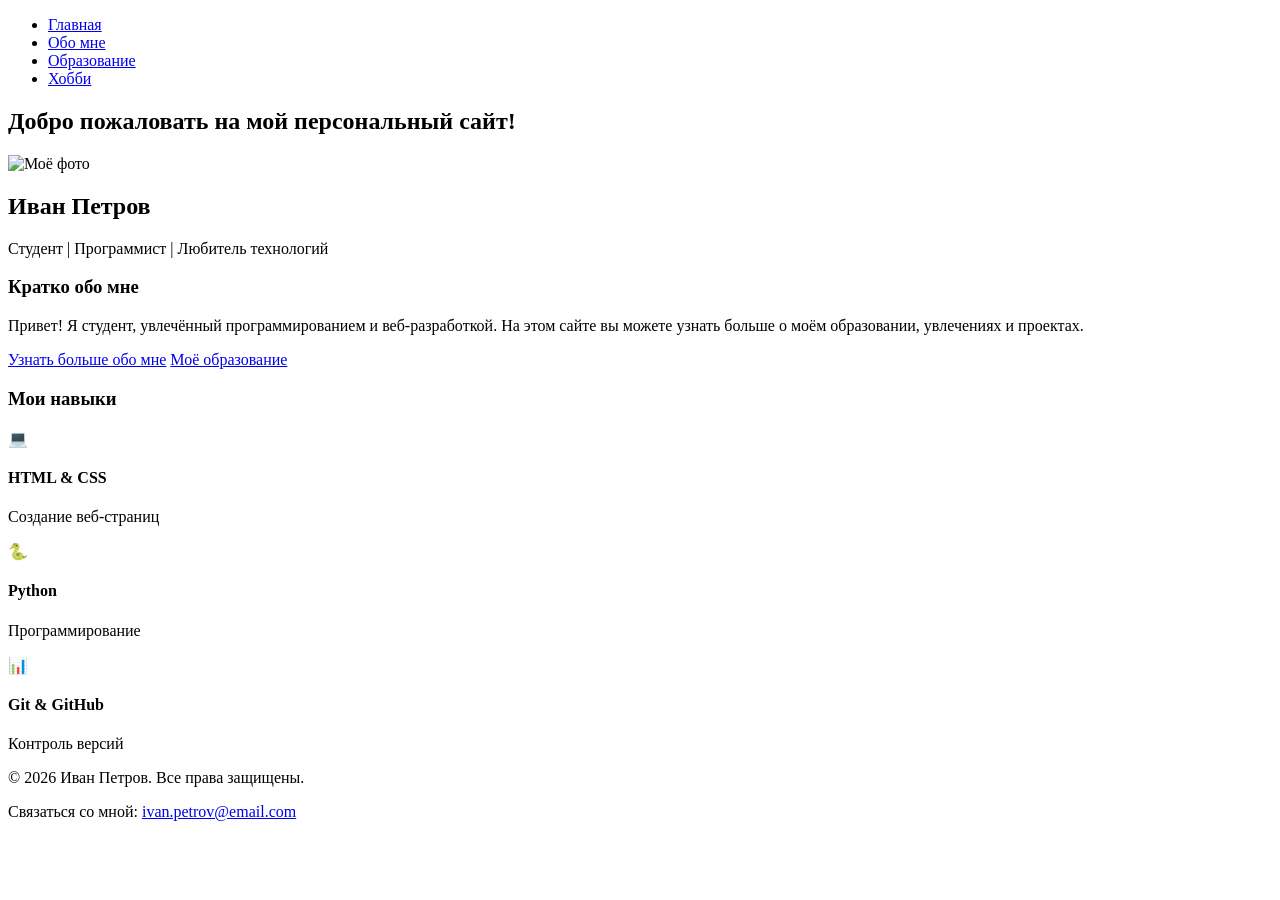
==== index.html @ 2bdf988c "Create index.html" ====
<!DOCTYPE html>
<html lang="ru">
<head>
    <meta charset="UTF-8">
    <meta name="viewport" content="width=device-width, initial-scale=1.0">
    <title>Иван Петров - Главная</title>
    <link rel="stylesheet" href="style.css">
</head>
<body>
    <header>
        <nav>
            <ul class="menu">
                <li><a href="index.html" class="active">Главная</a></li>
                <li><a href="about.html">Обо мне</a></li>
                <li><a href="education.html">Образование</a></li>
                <li><a href="hobbies.html">Хобби</a></li>
            </ul>
        </nav>
    </header>

    <main>
        <section class="welcome">
            <h1>Добро пожаловать на мой персональный сайт!</h1>
            <div class="profile-card">
                <img src="images/photo.jpg" alt="Моё фото" class="profile-photo">
                <h2>Иван Петров</h2>
                <p class="subtitle">Студент | Программист | Любитель технологий</p>
            </div>
            
            <div class="intro">
                <h3>Кратко обо мне</h3>
                <p>Привет! Я студент, увлечённый программированием и веб-разработкой. 
                На этом сайте вы можете узнать больше о моём образовании, увлечениях и проектах.</p>
                
                <div class="quick-links">
                    <a href="about.html" class="btn">Узнать больше обо мне</a>
                    <a href="education.html" class="btn btn-secondary">Моё образование</a>
                </div>
            </div>
        </section>

        <section class="skills-preview">
            <h3>Мои навыки</h3>
            <div class="skills-grid">
                <div class="skill-item">
                    <span class="skill-icon">💻</span>
                    <h4>HTML & CSS</h4>
                    <p>Создание веб-страниц</p>
                </div>
                <div class="skill-item">
                    <span class="skill-icon">🐍</span>
                    <h4>Python</h4>
                    <p>Программирование</p>
                </div>
                <div class="skill-item">
                    <span class="skill-icon">📊</span>
                    <h4>Git & GitHub</h4>
                    <p>Контроль версий</p>
                </div>
            </div>
        </section>
    </main>

    <footer>
        <p>&copy; 2026 Иван Петров. Все права защищены.</p>
        <p>Связаться со мной: <a href="mailto:ivan.petrov@email.com">ivan.petrov@email.com</a></p>
    </footer>
</body>
</html>
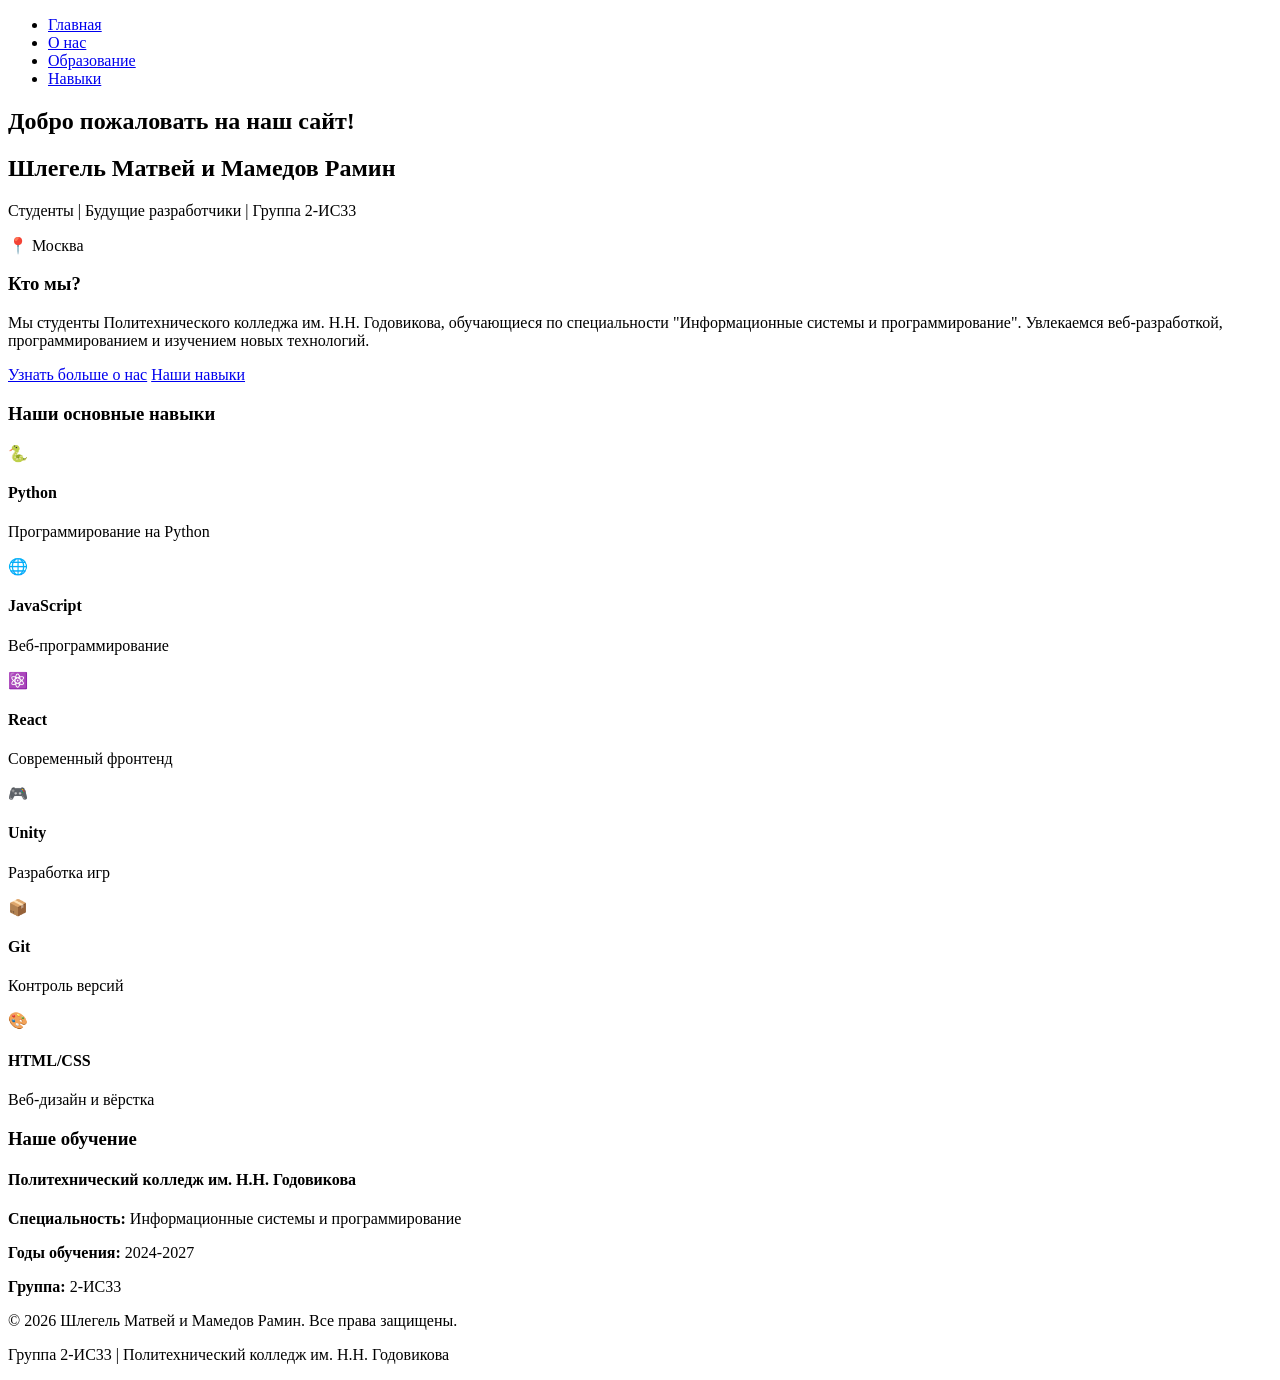
==== commit e2c397c2: "Update index.html" ====
--- a/index.html
+++ b/index.html
@@ -3,7 +3,7 @@
 <head>
     <meta charset="UTF-8">
     <meta name="viewport" content="width=device-width, initial-scale=1.0">
-    <title>Иван Петров - Главная</title>
+    <title>Шлегель и Мамедов - Главная</title>
     <link rel="stylesheet" href="style.css">
 </head>
 <body>
@@ -11,59 +11,87 @@
         <nav>
             <ul class="menu">
                 <li><a href="index.html" class="active">Главная</a></li>
-                <li><a href="about.html">Обо мне</a></li>
+                <li><a href="about.html">О нас</a></li>
                 <li><a href="education.html">Образование</a></li>
-                <li><a href="hobbies.html">Хобби</a></li>
+                <li><a href="skills.html">Навыки</a></li>
             </ul>
         </nav>
     </header>
 
     <main>
         <section class="welcome">
-            <h1>Добро пожаловать на мой персональный сайт!</h1>
+            <h1>Добро пожаловать на наш сайт!</h1>
             <div class="profile-card">
-                <img src="images/photo.jpg" alt="Моё фото" class="profile-photo">
-                <h2>Иван Петров</h2>
-                <p class="subtitle">Студент | Программист | Любитель технологий</p>
+                <div class="team-intro">
+                    <h2>Шлегель Матвей и Мамедов Рамин</h2>
+                    <p class="subtitle">Студенты | Будущие разработчики | Группа 2-ИС33</p>
+                    <p class="location">📍 Москва</p>
+                </div>
             </div>
             
             <div class="intro">
-                <h3>Кратко обо мне</h3>
-                <p>Привет! Я студент, увлечённый программированием и веб-разработкой. 
-                На этом сайте вы можете узнать больше о моём образовании, увлечениях и проектах.</p>
+                <h3>Кто мы?</h3>
+                <p>Мы студенты Политехнического колледжа им. Н.Н. Годовикова, обучающиеся по специальности 
+                "Информационные системы и программирование". Увлекаемся веб-разработкой, программированием 
+                и изучением новых технологий.</p>
                 
                 <div class="quick-links">
-                    <a href="about.html" class="btn">Узнать больше обо мне</a>
-                    <a href="education.html" class="btn btn-secondary">Моё образование</a>
+                    <a href="about.html" class="btn">Узнать больше о нас</a>
+                    <a href="skills.html" class="btn btn-secondary">Наши навыки</a>
                 </div>
             </div>
         </section>
 
         <section class="skills-preview">
-            <h3>Мои навыки</h3>
+            <h3>Наши основные навыки</h3>
             <div class="skills-grid">
-                <div class="skill-item">
-                    <span class="skill-icon">💻</span>
-                    <h4>HTML & CSS</h4>
-                    <p>Создание веб-страниц</p>
-                </div>
                 <div class="skill-item">
                     <span class="skill-icon">🐍</span>
                     <h4>Python</h4>
-                    <p>Программирование</p>
+                    <p>Программирование на Python</p>
                 </div>
                 <div class="skill-item">
-                    <span class="skill-icon">📊</span>
-                    <h4>Git & GitHub</h4>
+                    <span class="skill-icon">🌐</span>
+                    <h4>JavaScript</h4>
+                    <p>Веб-программирование</p>
+                </div>
+                <div class="skill-item">
+                    <span class="skill-icon">⚛️</span>
+                    <h4>React</h4>
+                    <p>Современный фронтенд</p>
+                </div>
+                <div class="skill-item">
+                    <span class="skill-icon">🎮</span>
+                    <h4>Unity</h4>
+                    <p>Разработка игр</p>
+                </div>
+                <div class="skill-item">
+                    <span class="skill-icon">📦</span>
+                    <h4>Git</h4>
                     <p>Контроль версий</p>
                 </div>
+                <div class="skill-item">
+                    <span class="skill-icon">🎨</span>
+                    <h4>HTML/CSS</h4>
+                    <p>Веб-дизайн и вёрстка</p>
+                </div>
+            </div>
+        </section>
+
+        <section class="study-info">
+            <h3>Наше обучение</h3>
+            <div class="info-box">
+                <h4>Политехнический колледж им. Н.Н. Годовикова</h4>
+                <p><strong>Специальность:</strong> Информационные системы и программирование</p>
+                <p><strong>Годы обучения:</strong> 2024-2027</p>
+                <p><strong>Группа:</strong> 2-ИС33</p>
             </div>
         </section>
     </main>
 
     <footer>
-        <p>&copy; 2026 Иван Петров. Все права защищены.</p>
-        <p>Связаться со мной: <a href="mailto:ivan.petrov@email.com">ivan.petrov@email.com</a></p>
+        <p>&copy; 2026 Шлегель Матвей и Мамедов Рамин. Все права защищены.</p>
+        <p>Группа 2-ИС33 | Политехнический колледж им. Н.Н. Годовикова</p>
     </footer>
 </body>
 </html>
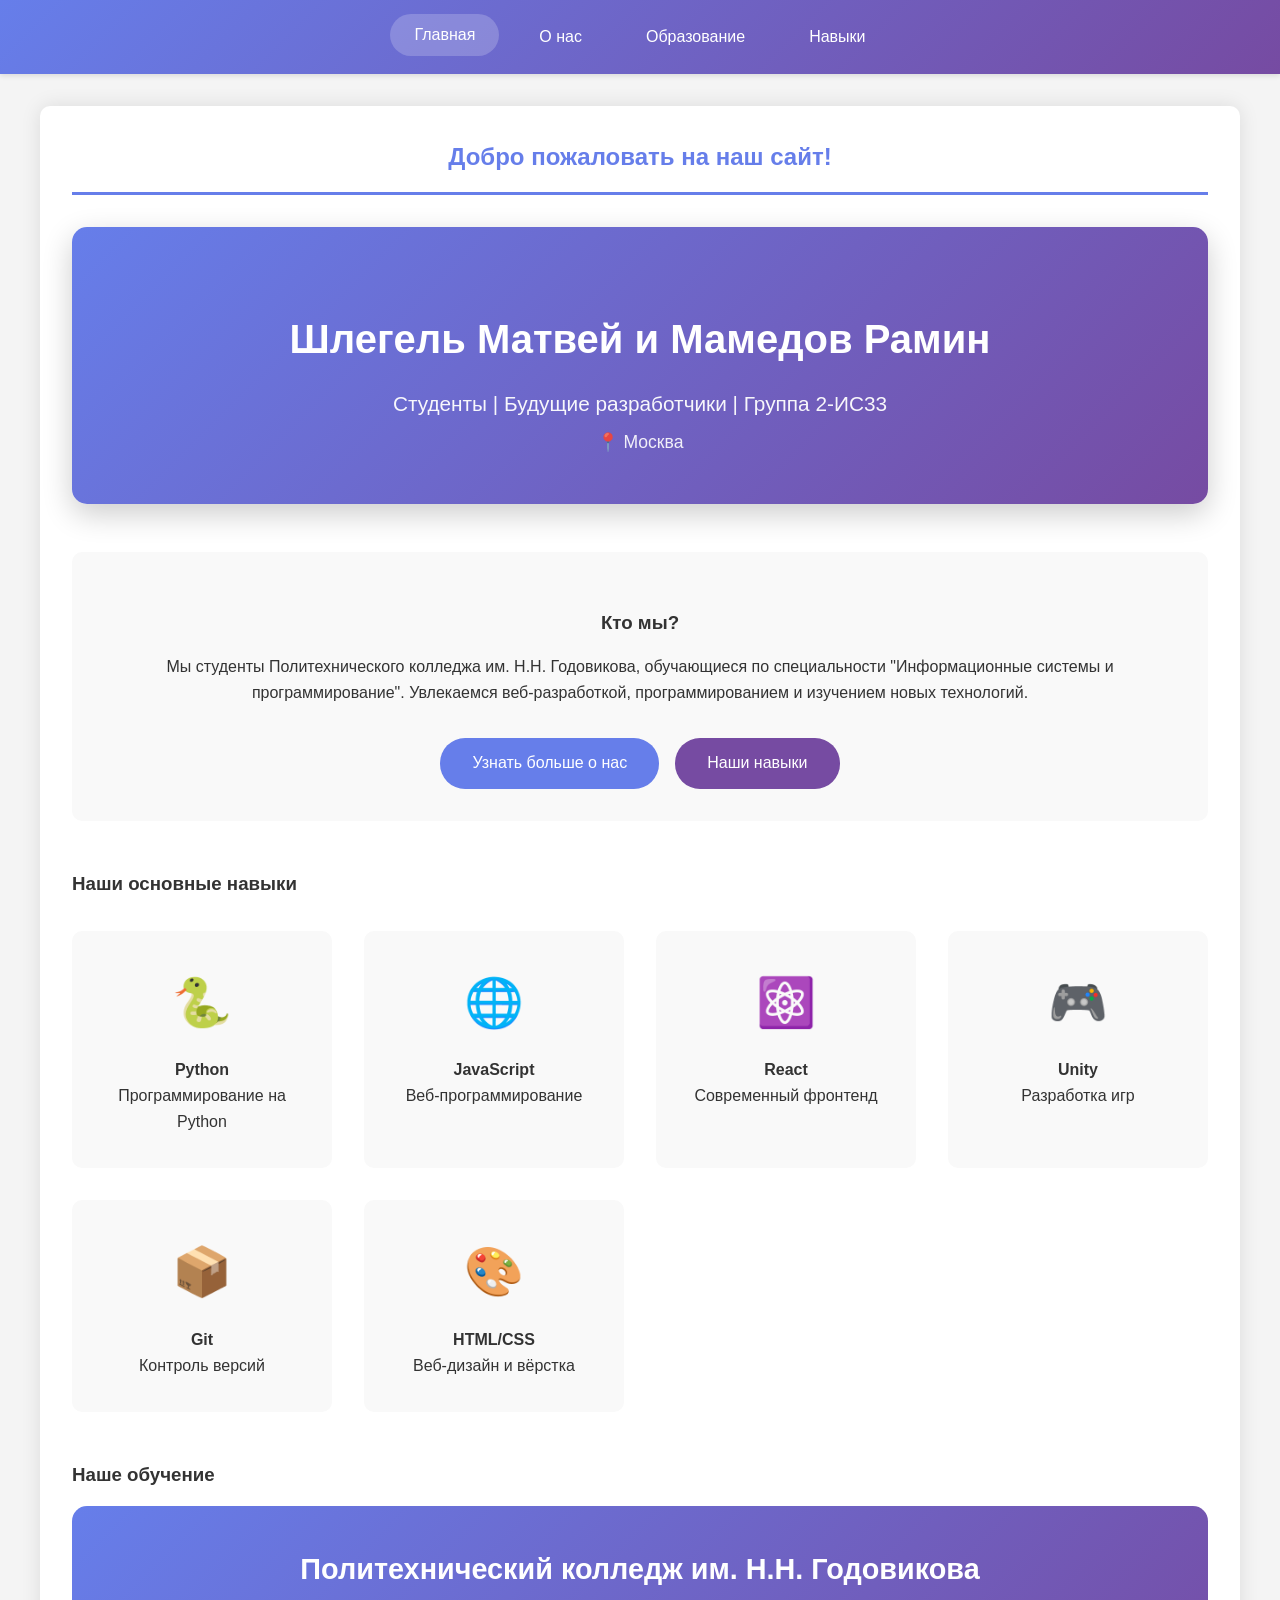
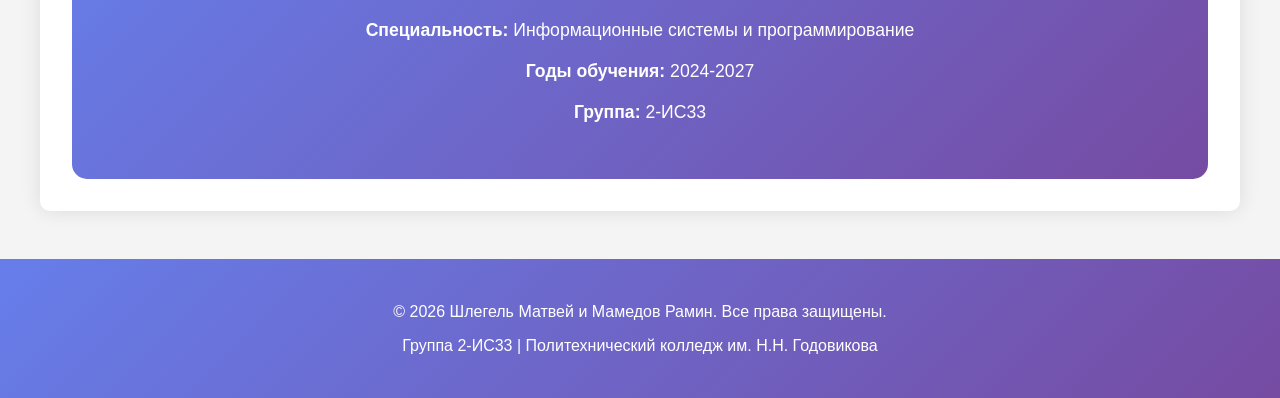
==== commit 5efb00d8: "Update index.html" ====
--- a/index.html
+++ b/index.html
@@ -1,4 +1,4 @@
-<!DOCTYPE html>
+<DOCTYPE html>
 <html lang="ru">
 <head>
     <meta charset="UTF-8">
--- a/style.css
+++ b/style.css
@@ -0,0 +1,599 @@
+/* ===== ОБЩИЕ СТИЛИ ===== */
+* {
+    margin: 0;
+    padding: 0;
+    box-sizing: border-box;
+}
+
+body {
+    font-family: 'Segoe UI', Tahoma, Geneva, Verdana, sans-serif;
+    line-height: 1.6;
+    color: #333;
+    background-color: #f4f4f4;
+}
+
+a {
+    text-decoration: none;
+    color: inherit;
+}
+
+ul, ol {
+    list-style-position: inside;
+}
+
+/* ===== ШАПКА И МЕНЮ ===== */
+header {
+    background: linear-gradient(135deg, #667eea 0%, #764ba2 100%);
+    color: white;
+    padding: 1rem 0;
+    box-shadow: 0 2px 5px rgba(0,0,0,0.1);
+    position: sticky;
+    top: 0;
+    z-index: 1000;
+}
+
+.menu {
+    list-style: none;
+    display: flex;
+    justify-content: center;
+    flex-wrap: wrap;
+    gap: 1rem;
+}
+
+.menu li a {
+    color: white;
+    padding: 0.5rem 1.5rem;
+    border-radius: 25px;
+    transition: all 0.3s ease;
+    display: block;
+}
+
+.menu li a:hover,
+.menu li a.active {
+    background-color: rgba(255,255,255,0.2);
+    transform: translateY(-2px);
+}
+
+/* ===== ОСНОВНОЙ КОНТЕНТ ===== */
+main {
+    max-width: 1200px;
+    margin: 2rem auto;
+    padding: 2rem;
+    background: white;
+    border-radius: 10px;
+    box-shadow: 0 0 20px rgba(0,0,0,0.1);
+    min-height: 70vh;
+}
+
+h1 {
+    color: #667eea;
+    margin-bottom: 2rem;
+    padding-bottom: 1rem;
+    border-bottom: 3px solid #667eea;
+    text-align: center;
+}
+
+h2 {
+    color: #764ba2;
+    margin: 2rem 0 1rem;
+}
+
+h3 {
+    color: #333;
+    margin: 1.5rem 0 1rem;
+}
+
+/* ===== ГЛАВНАЯ СТРАНИЦА ===== */
+.welcome {
+    text-align: center;
+}
+
+.profile-card {
+    background: linear-gradient(135deg, #667eea 0%, #764ba2 100%);
+    color: white;
+    padding: 3rem;
+    border-radius: 15px;
+    margin: 2rem 0;
+    box-shadow: 0 10px 30px rgba(0,0,0,0.2);
+}
+
+.team-intro h2 {
+    color: white;
+    font-size: 2.5rem;
+    margin-bottom: 1rem;
+}
+
+.subtitle {
+    font-size: 1.3rem;
+    opacity: 0.95;
+    margin-bottom: 0.5rem;
+}
+
+.location {
+    font-size: 1.1rem;
+    opacity: 0.9;
+}
+
+.intro {
+    margin-top: 3rem;
+    padding: 2rem;
+    background: #f9f9f9;
+    border-radius: 10px;
+}
+
+.quick-links {
+    margin-top: 2rem;
+    display: flex;
+    gap: 1rem;
+    justify-content: center;
+    flex-wrap: wrap;
+}
+
+.btn {
+    display: inline-block;
+    padding: 0.8rem 2rem;
+    background: #667eea;
+    color: white;
+    border-radius: 25px;
+    transition: all 0.3s ease;
+}
+
+.btn:hover {
+    background: #764ba2;
+    transform: translateY(-3px);
+    box-shadow: 0 5px 15px rgba(0,0,0,0.2);
+}
+
+.btn-secondary {
+    background: #764ba2;
+}
+
+.btn-secondary:hover {
+    background: #667eea;
+}
+
+/* ===== НАВЫКИ ===== */
+.skills-preview {
+    margin-top: 3rem;
+}
+
+.skills-grid {
+    display: grid;
+    grid-template-columns: repeat(auto-fit, minmax(250px, 1fr));
+    gap: 2rem;
+    margin-top: 2rem;
+}
+
+.skill-item {
+    background: #f9f9f9;
+    padding: 2rem;
+    border-radius: 10px;
+    text-align: center;
+    transition: transform 0.3s ease;
+    border: 2px solid transparent;
+}
+
+.skill-item:hover {
+    transform: translateY(-5px);
+    border-color: #667eea;
+    box-shadow: 0 5px 20px rgba(0,0,0,0.1);
+}
+
+.skill-icon {
+    font-size: 3rem;
+    display: block;
+    margin-bottom: 1rem;
+}
+
+/* ===== ИНФОРМАЦИОННЫЕ БЛОКИ ===== */
+.study-info {
+    margin-top: 3rem;
+}
+
+.info-box {
+    background: linear-gradient(135deg, #667eea 0%, #764ba2 100%);
+    color: white;
+    padding: 2.5rem;
+    border-radius: 15px;
+    text-align: center;
+}
+
+.info-box h4 {
+    font-size: 1.8rem;
+    margin-bottom: 1.5rem;
+}
+
+.info-box p {
+    margin: 0.8rem 0;
+    font-size: 1.1rem;
+}
+
+/* ===== СТРАНИЦА "О НАС" ===== */
+.team-section {
+    margin-bottom: 3rem;
+}
+
+.person-card {
+    background: #f9f9f9;
+    padding: 2rem;
+    border-radius: 10px;
+    margin-bottom: 2rem;
+    border-left: 5px solid #667eea;
+}
+
+.person-card h3 {
+    color: #667eea;
+    margin-bottom: 1rem;
+    font-size: 1.5rem;
+}
+
+.person-info p {
+    margin: 0.5rem 0;
+    padding: 0.5rem;
+    background: white;
+    border-radius: 5px;
+}
+
+.about-section {
+    margin-bottom: 3rem;
+    padding: 2rem;
+    background: #fafafa;
+    border-radius: 10px;
+}
+
+.study-list {
+    display: grid;
+    grid-template-columns: repeat(auto-fit, minmax(280px, 1fr));
+    gap: 1.5rem;
+    margin-top: 1.5rem;
+}
+
+.study-item {
+    background: white;
+    padding: 1.5rem;
+    border-radius: 8px;
+    box-shadow: 0 2px 5px rgba(0,0,0,0.05);
+}
+
+.study-item h4 {
+    margin-bottom: 0.8rem;
+    color: #667eea;
+}
+
+.goals-list {
+    background: white;
+    padding: 2rem;
+    border-radius: 8px;
+    margin-top: 1rem;
+}
+
+.goals-list li {
+    padding: 1rem 0;
+    border-bottom: 1px solid #eee;
+    font-size: 1.1rem;
+}
+
+.goals-list li:last-child {
+    border-bottom: none;
+}
+
+/* ===== СТРАНИЦА "ОБРАЗОВАНИЕ" ===== */
+.education-main {
+    margin-bottom: 3rem;
+}
+
+.education-card {
+    background: linear-gradient(135deg, #667eea 0%, #764ba2 100%);
+    color: white;
+    padding: 3rem;
+    border-radius: 15px;
+    text-align: center;
+}
+
+.education-card h2 {
+    color: white;
+    margin-bottom: 2rem;
+    font-size: 2rem;
+}
+
+.education-details {
+    display: grid;
+    grid-template-columns: repeat(auto-fit, minmax(200px, 1fr));
+    gap: 2rem;
+}
+
+.detail-item {
+    background: rgba(255,255,255,0.1);
+    padding: 1.5rem;
+    border-radius: 10px;
+}
+
+.detail-item h4 {
+    margin-bottom: 0.8rem;
+    font-size: 1.1rem;
+}
+
+.subjects-section {
+    margin-bottom: 3rem;
+}
+
+.subjects-grid {
+    display: grid;
+    grid-template-columns: repeat(auto-fit, minmax(300px, 1fr));
+    gap: 2rem;
+    margin-top: 2rem;
+}
+
+.subject-card {
+    background: #f9f9f9;
+    padding: 2rem;
+    border-radius: 10px;
+    border-top: 4px solid #667eea;
+}
+
+.subject-card h4 {
+    color: #667eea;
+    margin-bottom: 1rem;
+}
+
+.subject-card ul {
+    padding-left: 1.5rem;
+}
+
+.subject-card li {
+    margin: 0.5rem 0;
+}
+
+/* ===== TIMELINE ===== */
+.timeline-section {
+    margin-top: 3rem;
+}
+
+.timeline {
+    position: relative;
+    padding-left: 3rem;
+    margin-top: 2rem;
+}
+
+.timeline::before {
+    content: '';
+    position: absolute;
+    left: 1rem;
+    top: 0;
+    bottom: 0;
+    width: 3px;
+    background: linear-gradient(to bottom, #667eea, #764ba2);
+}
+
+.timeline-item {
+    position: relative;
+    margin-bottom: 3rem;
+    background: #f9f9f9;
+    padding: 2rem;
+    border-radius: 10px;
+}
+
+.timeline-item::before {
+    content: '';
+    position: absolute;
+    left: -2.4rem;
+    top: 2rem;
+    width: 15px;
+    height: 15px;
+    background: #667eea;
+    border-radius: 50%;
+    border: 3px solid white;
+    box-shadow: 0 0 0 3px #667eea;
+}
+
+.timeline-year {
+    display: inline-block;
+    background: #667eea;
+    color: white;
+    padding: 0.3rem 1rem;
+    border-radius: 20px;
+    font-weight: bold;
+    margin-bottom: 1rem;
+}
+
+.timeline-content h4 {
+    color: #764ba2;
+    margin-bottom: 0.5rem;
+}
+
+/* ===== СТРАНИЦА "НАВЫКИ" ===== */
+.skills-category {
+    margin-bottom: 3rem;
+}
+
+.skill-category-block {
+    background: #f9f9f9;
+    padding: 2rem;
+    border-radius: 10px;
+    margin-bottom: 2rem;
+}
+
+.skill-category-block h3 {
+    color: #667eea;
+    margin-bottom: 1.5rem;
+    padding-bottom: 0.5rem;
+    border-bottom: 2px solid #667eea;
+}
+
+.skills-list {
+    margin-top: 1rem;
+}
+
+.skill-bar {
+    margin-bottom: 1.5rem;
+}
+
+.skill-name {
+    display: block;
+    margin-bottom: 0.5rem;
+    font-weight: 600;
+}
+
+.skill-progress {
+    background: #e0e0e0;
+    height: 25px;
+    border-radius: 12px;
+    overflow: hidden;
+}
+
+.progress {
+    background: linear-gradient(90deg, #667eea 0%, #764ba2 100%);
+    height: 100%;
+    border-radius: 12px;
+    transition: width 1s ease;
+}
+
+.tools-grid {
+    display: grid;
+    grid-template-columns: repeat(auto-fit, minmax(200px, 1fr));
+    gap: 1.5rem;
+    margin-top: 1.5rem;
+}
+
+.tool-item {
+    background: white;
+    padding: 1.5rem;
+    border-radius: 8px;
+    text-align: center;
+    transition: transform 0.3s ease;
+}
+
+.tool-item:hover {
+    transform: translateY(-5px);
+    box-shadow: 0 5px 15px rgba(0,0,0,0.1);
+}
+
+.tool-icon {
+    font-size: 2.5rem;
+    display: block;
+    margin-bottom: 0.8rem;
+}
+
+/* ===== SOFT SKILLS ===== */
+.soft-skills {
+    margin-bottom: 3rem;
+}
+
+.soft-skills-grid {
+    display: grid;
+    grid-template-columns: repeat(auto-fit, minmax(250px, 1fr));
+    gap: 2rem;
+    margin-top: 2rem;
+}
+
+.soft-skill-card {
+    background: #f9f9f9;
+    padding: 2rem;
+    border-radius: 10px;
+    border-left: 4px solid #764ba2;
+}
+
+.soft-skill-card h4 {
+    color: #764ba2;
+    margin-bottom: 1rem;
+}
+
+/* ===== WHAT LEARNING ===== */
+.what-learning {
+    margin-top: 3rem;
+}
+
+.learning-list {
+    margin-top: 2rem;
+}
+
+.learning-item {
+    display: flex;
+    align-items: flex-start;
+    background: #f9f9f9;
+    padding: 1.5rem;
+    border-radius: 10px;
+    margin-bottom: 1.5rem;
+    transition: transform 0.3s ease;
+}
+
+.learning-item:hover {
+    transform: translateX(10px);
+}
+
+.learning-icon {
+    font-size: 2.5rem;
+    margin-right: 1.5rem;
+}
+
+.learning-item h4 {
+    color: #667eea;
+    margin-bottom: 0.5rem;
+}
+
+/* ===== ПОДВАЛ ===== */
+footer {
+    background: linear-gradient(135deg, #667eea 0%, #764ba2 100%);
+    color: white;
+    text-align: center;
+    padding: 2rem;
+    margin-top: 3rem;
+}
+
+footer p {
+    margin: 0.5rem 0;
+}
+
+/* ===== АДАПТИВНОСТЬ ===== */
+@media (max-width: 768px) {
+    .menu {
+        flex-direction: column;
+        align-items: center;
+    }
+    
+    main {
+        margin: 1rem;
+        padding: 1rem;
+    }
+    
+    .profile-card {
+        padding: 2rem 1rem;
+    }
+    
+    .team-intro h2 {
+        font-size: 1.8rem;
+    }
+    
+    .quick-links {
+        flex-direction: column;
+        align-items: center;
+    }
+    
+    .education-details {
+        grid-template-columns: 1fr;
+    }
+    
+    .timeline {
+        padding-left: 2rem;
+    }
+    
+    .timeline-item::before {
+        left: -1.4rem;
+    }
+}
+
+/* ===== АНИМАЦИИ ===== */
+@keyframes fadeIn {
+    from {
+        opacity: 0;
+        transform: translateY(20px);
+    }
+    to {
+        opacity: 1;
+        transform: translateY(0);
+    }
+}
+
+main > * {
+    animation: fadeIn 0.6s ease-out;
+}
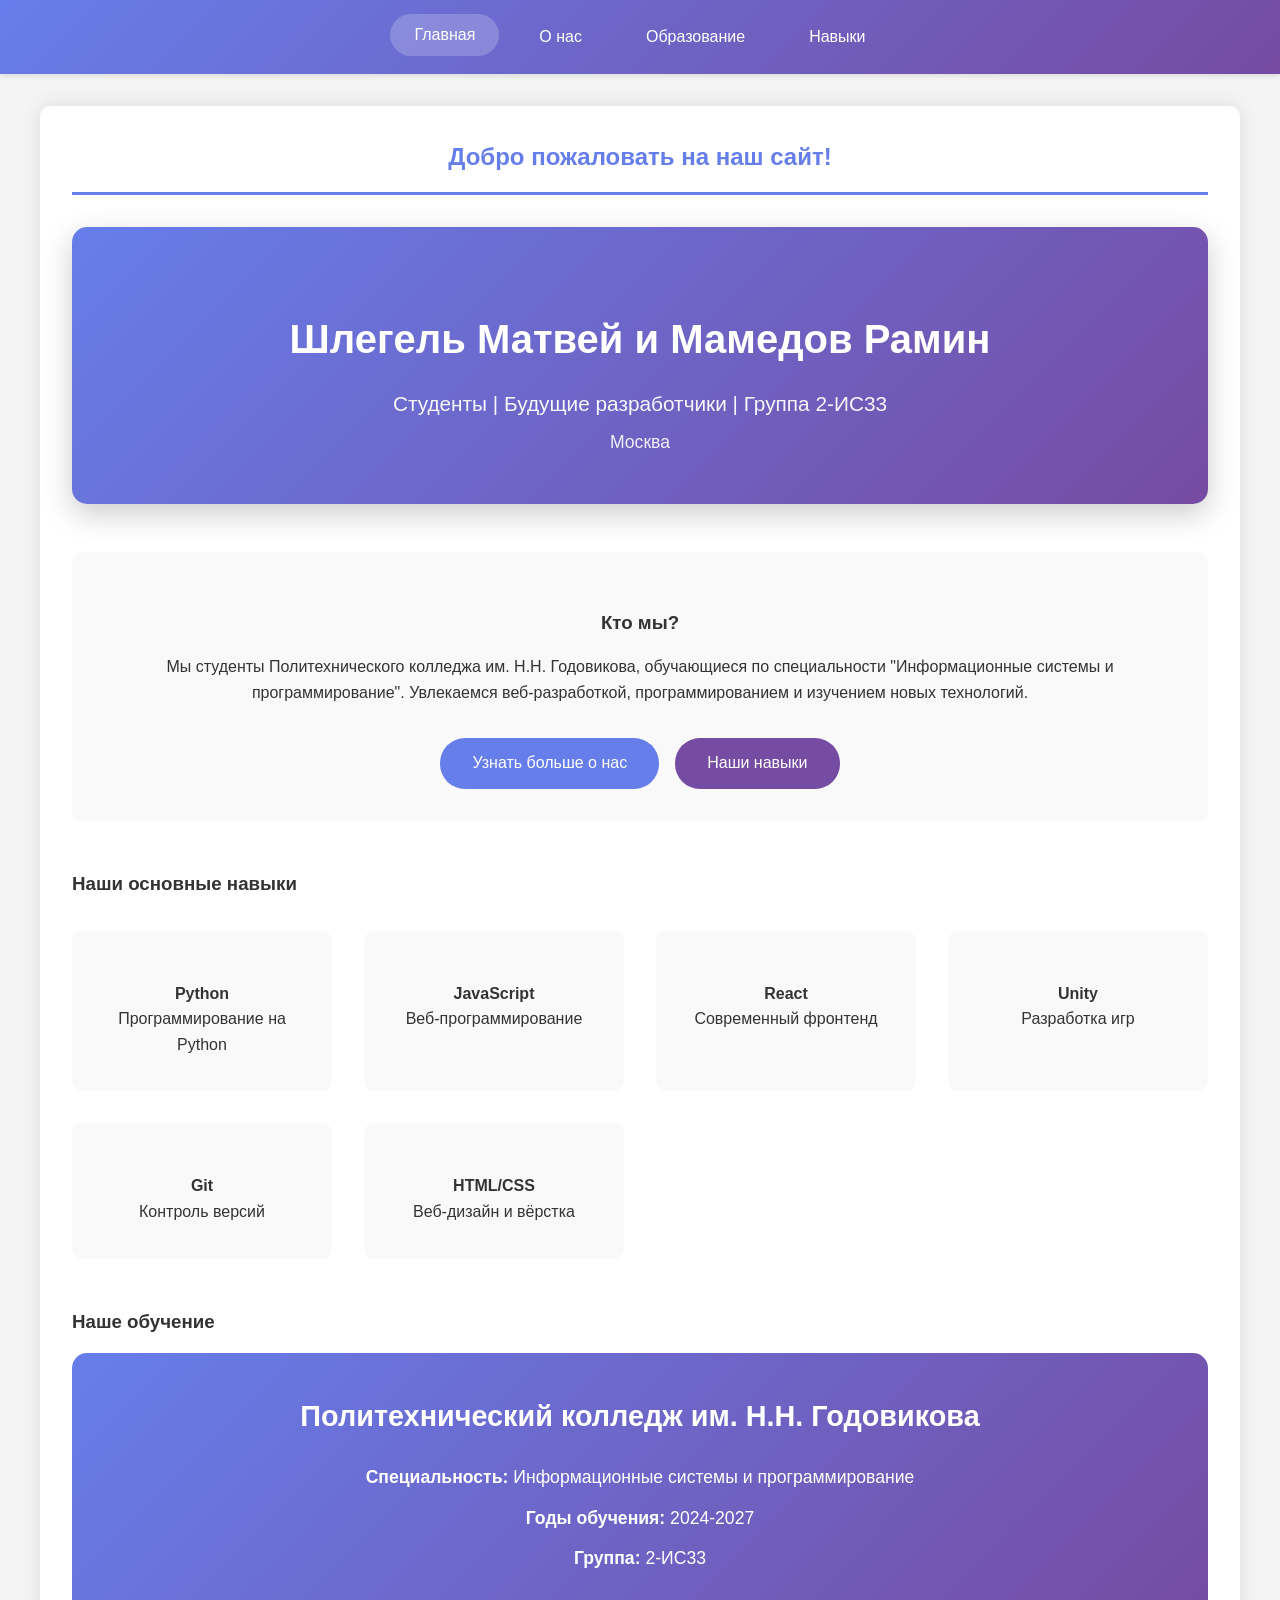
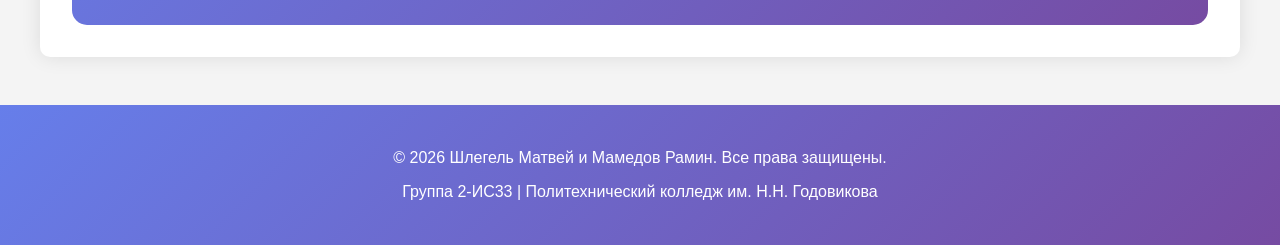
==== commit eea23383: "Update index.html" ====
--- a/index.html
+++ b/index.html
@@ -25,7 +25,7 @@
                 <div class="team-intro">
                     <h2>Шлегель Матвей и Мамедов Рамин</h2>
                     <p class="subtitle">Студенты | Будущие разработчики | Группа 2-ИС33</p>
-                    <p class="location">📍 Москва</p>
+                    <p class="location"> Москва</p>
                 </div>
             </div>
             
@@ -46,32 +46,32 @@
             <h3>Наши основные навыки</h3>
             <div class="skills-grid">
                 <div class="skill-item">
-                    <span class="skill-icon">🐍</span>
+                    <span class="skill-icon"> </span>
                     <h4>Python</h4>
                     <p>Программирование на Python</p>
                 </div>
                 <div class="skill-item">
-                    <span class="skill-icon">🌐</span>
+                    <span class="skill-icon"> </span>
                     <h4>JavaScript</h4>
                     <p>Веб-программирование</p>
                 </div>
                 <div class="skill-item">
-                    <span class="skill-icon">⚛️</span>
+                    <span class="skill-icon"> </span>
                     <h4>React</h4>
                     <p>Современный фронтенд</p>
                 </div>
                 <div class="skill-item">
-                    <span class="skill-icon">🎮</span>
+                    <span class="skill-icon"> </span>
                     <h4>Unity</h4>
                     <p>Разработка игр</p>
                 </div>
                 <div class="skill-item">
-                    <span class="skill-icon">📦</span>
+                    <span class="skill-icon"> </span>
                     <h4>Git</h4>
                     <p>Контроль версий</p>
                 </div>
                 <div class="skill-item">
-                    <span class="skill-icon">🎨</span>
+                    <span class="skill-icon"> </span>
                     <h4>HTML/CSS</h4>
                     <p>Веб-дизайн и вёрстка</p>
                 </div>
